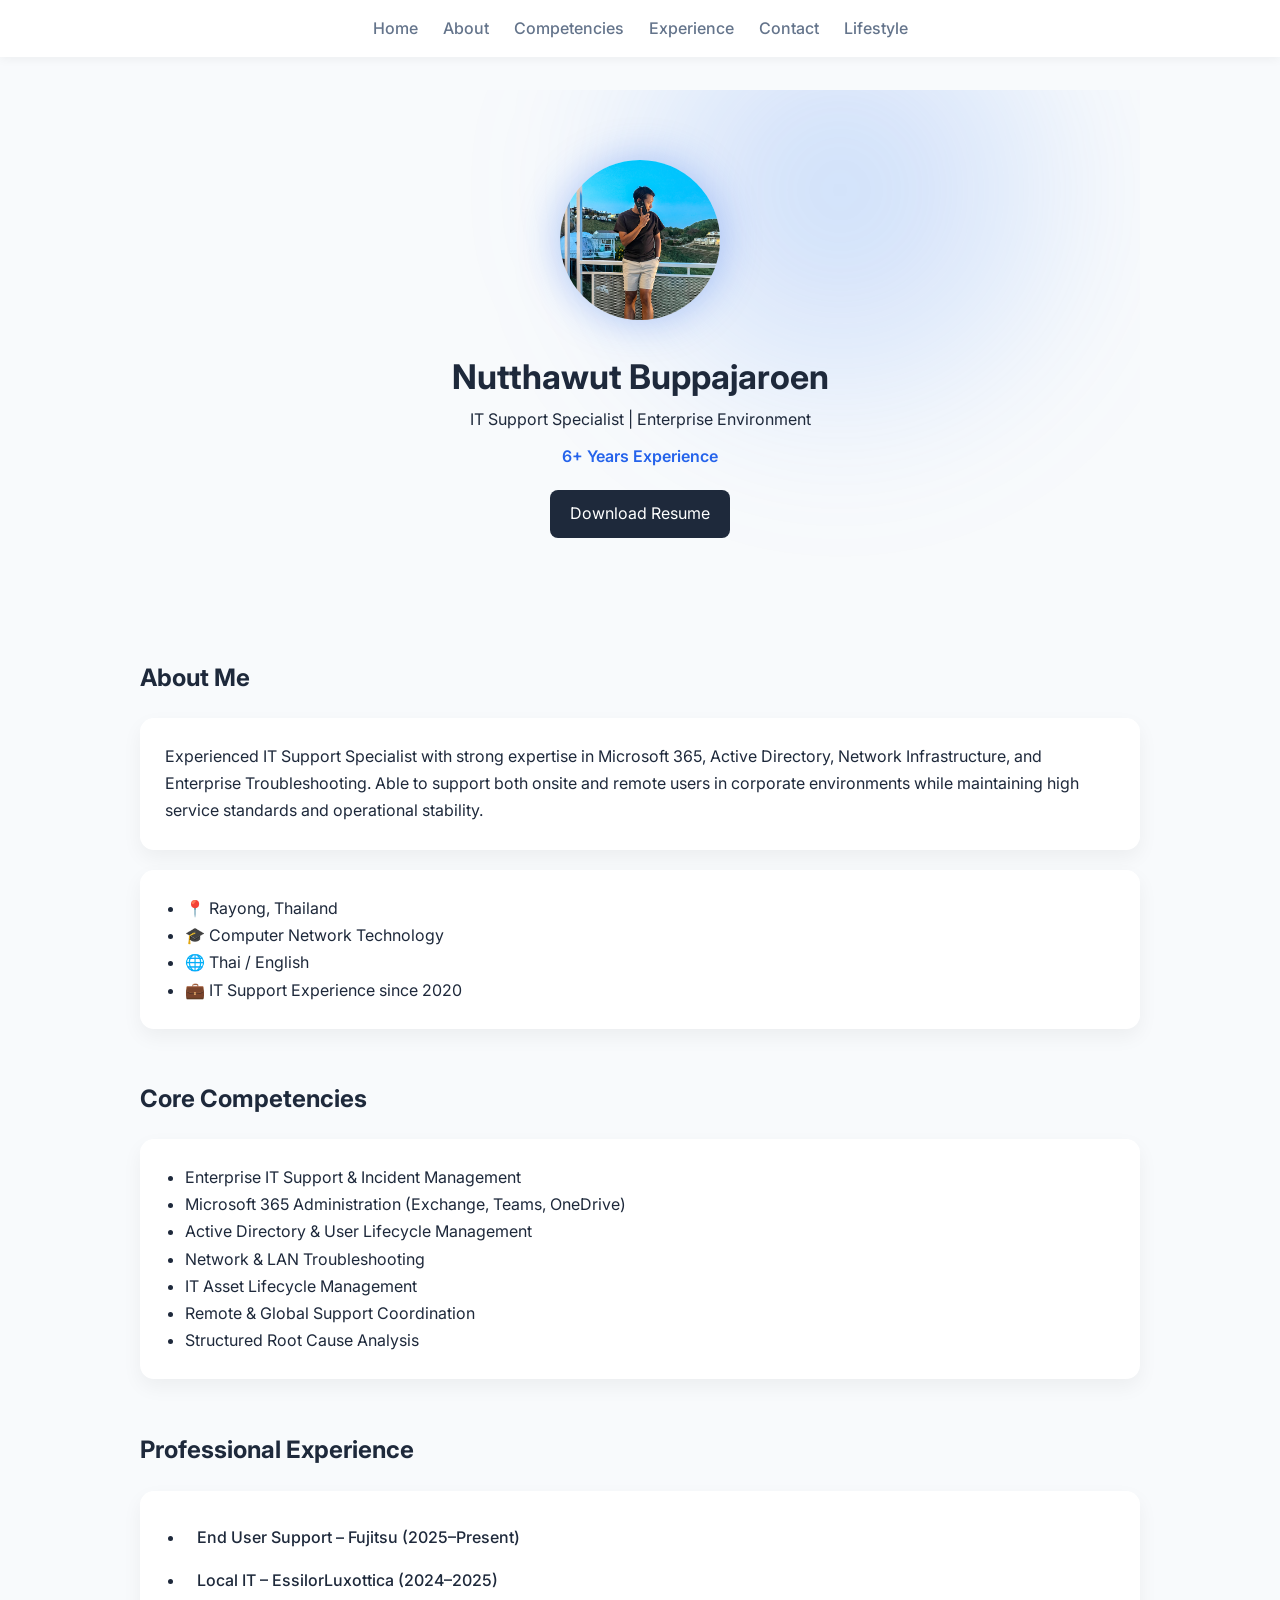
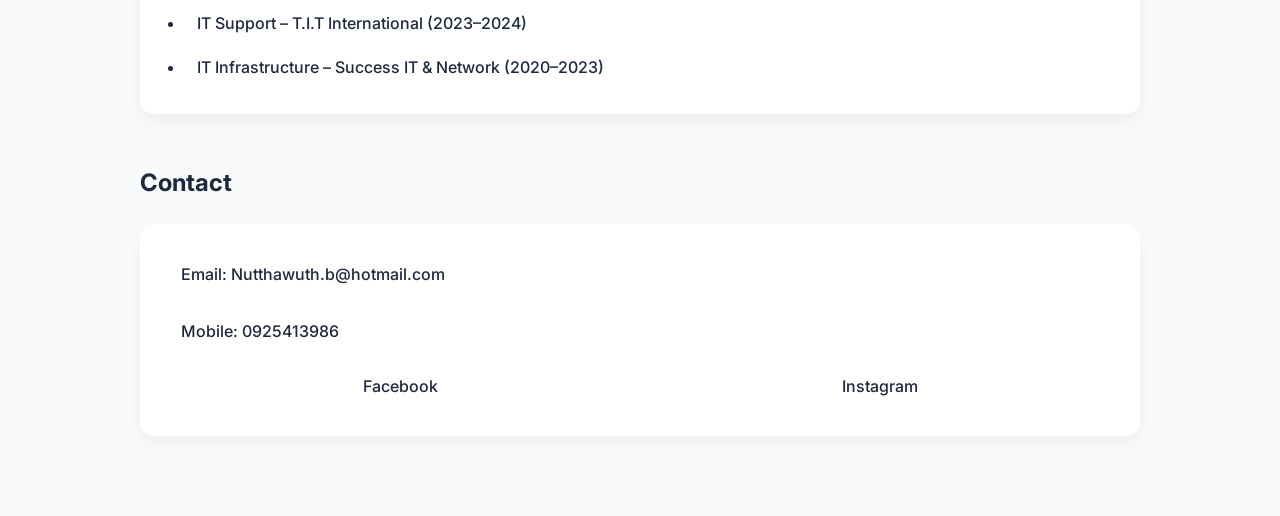
==== index.html @ 3d457d9b "Add files via upload" ====
<!DOCTYPE html>
<html lang="en">
<head>
<meta charset="UTF-8">
<meta name="viewport" content="width=device-width, initial-scale=1.0">
<title>Nutthawut Buppajaroen | IT Support Specialist</title>

<link href="https://fonts.googleapis.com/css2?family=Inter:wght@300;400;600;700&display=swap" rel="stylesheet">
<link rel="stylesheet" href="style.css">
</head>

<body>

<nav>
<a href="#home" class="nav-link">Home</a>
<a href="#about" class="nav-link">About</a>
<a href="#competencies" class="nav-link">Competencies</a>
<a href="#experience" class="nav-link">Experience</a>
<a href="#contact" class="nav-link">Contact</a>
<a href="lifestyle.html" class="nav-link">Lifestyle</a>
</nav>

<div class="wrapper">

<section id="home" class="hero">
<img src="Profile.JPEG" class="profile-img">
<h1>Nutthawut Buppajaroen</h1>
<p>IT Support Specialist | Enterprise Environment</p>
<div class="counter"><span id="exp-year">0</span>+ Years Experience</div>
<a href="#" class="btn">Download Resume</a>
</section>

<!-- ABOUT + QUICK INFO -->
<section id="about" class="section">
<h2>About Me</h2>

<div class="grid-2">

    <div class="card reveal">
        <p>
        Experienced IT Support Specialist with strong expertise in Microsoft 365,
        Active Directory, Network Infrastructure, and Enterprise Troubleshooting.
        Able to support both onsite and remote users in corporate environments
        while maintaining high service standards and operational stability.
        </p>
    </div>

    <div class="card reveal">
        <ul>
            <li>📍 Rayong, Thailand</li>
            <li>🎓 Computer Network Technology</li>
            <li>🌐 Thai / English</li>
            <li>💼 IT Support Experience since 2020</li>
        </ul>
    </div>

</div>
</section>

<section id="competencies" class="section">
<h2>Core Competencies</h2>
<div class="card">
<ul>
<li>Enterprise IT Support & Incident Management</li>
<li>Microsoft 365 Administration (Exchange, Teams, OneDrive)</li>
<li>Active Directory & User Lifecycle Management</li>
<li>Network & LAN Troubleshooting</li>
<li>IT Asset Lifecycle Management</li>
<li>Remote & Global Support Coordination</li>
<li>Structured Root Cause Analysis</li>
</ul>
</div>
</section>

<section id="experience" class="section">
<h2>Professional Experience</h2>
<div class="card">
<ul>
<li class="job-item">
  <a href="Fujitsu.html">End User Support – Fujitsu (2025–Present)</a>
</li>
<li class="job-item">
  <a href="essilor.html" class="job-link">Local IT – EssilorLuxottica (2024–2025)</a>
</li>
<li class="job-item">
  <a href="tit.html" class="job-link">IT Support – T.I.T International (2023–2024)</a>
</li>
<li class="job-item">
  <a href="success-it.html" class="job-link">IT Infrastructure – Success IT & Network (2020–2023)</a>
</li>
</ul>
</div>
</section>

<section id="contact" class="section">
<h2>Contact</h2>

<div class="card contact-card">

<a href="mail:Nutthawuth.b@hotmail.com" class="contact-item">
Email: Nutthawuth.b@hotmail.com
</a>

<a href="tel:0925413986" class="contact-item">
Mobile: 0925413986
</a>

<div class="social-row">
<a href="https://www.facebook.com/Alternative.Allied" target="_blank" class="contact-item small">
Facebook
</a>

<a href="https://www.instagram.com/xx.a0f.xx/" target="_blank" class="contact-item small">
Instagram
</a>
</div>

</div>
</section>

</div>

<script src="script.js"></script>
</body>
</html>
---- style.css ----
*{
margin:0;
padding:0;
box-sizing:border-box;
scroll-behavior:smooth;
}

body{
font-family:'Inter',sans-serif;
background:#f8fafc;
color:#1e293b;
line-height:1.7;
}

nav{
position:fixed;
top:0;
width:100%;
background:white;
display:flex;
justify-content:center;
gap:25px;
padding:15px;
box-shadow:0 2px 10px rgba(0,0,0,0.05);
z-index:1000;
}

nav a{
text-decoration:none;
color:#64748b;
font-weight:500;
}

nav a:hover{
color:#2563eb;
}

.wrapper{
width:90%;
max-width:1000px;
margin:auto;
padding:90px 0 60px;
}

.hero{
text-align:center;
margin-bottom:30px;   /* ลดจาก 60 → 30 */
padding:70px 20px;   /* ลดความสูง hero */
position:relative;
overflow:hidden;
}

.hero::after{
content:"";
position:absolute;
width:600px;
height:600px;
background:radial-gradient(circle,
rgba(59,130,246,0.25),
transparent 70%);
top:-200px;
left:40%;
filter:blur(60px);
animation:floatGlow2 25s ease-in-out infinite;
z-index:-2;
}

@keyframes floatGlow2{
0%{
transform:translateY(0px) scale(1);
}
50%{
transform:translateY(-40px) scale(1.1);
}
100%{
transform:translateY(0px) scale(1);
}
}

.profile-img{
width:160px;
height:160px;
border-radius:50%;
object-fit:cover;
box-shadow:0 0 40px rgba(37,99,235,0.35);
}

.hero h1{
margin-top:20px;
font-size:34px;
}

.counter{
color:#2563eb;
font-weight:600;
margin-top:10px;
}

.btn{
display:inline-block;
padding:10px 20px;
background:#1e293b;
color:white;
border-radius:8px;
text-decoration:none;
margin-top:20px;
}

.section{
margin-top:50px;
}

.section h2{
margin-bottom:20px;
}


.card{
transition:transform 0.3s ease, box-shadow 0.3s ease;
will-change:transform;   
background:white;
padding:25px;
border-radius:14px;
box-shadow:0 8px 20px rgba(0,0,0,0.05);
margin-bottom:20px;
transition:all 0.3s ease;
}

.card:hover{
border:1px solid rgba(37,99,235,0.15);    
transform:translateY(-8px);
box-shadow:0 25px 50px rgba(0,0,0,0.12);
}

.progress-bar{
height:8px;
background:#e2e8f0;
border-radius:20px;
overflow:hidden;
margin-top:10px;
}

.progress-fill{
height:8px;
width:0;
background:#2563eb;
transition:1.5s;
}

ul{
padding-left:20px;
}

/* Experience Link Style */
#experience a{
text-decoration:none;
color:#1e293b;
font-weight:500;
transition:all 0.3s ease;
display:inline-block;
padding:8px 12px;
border-radius:10px;
}

#experience a:hover{
background:rgba(255,255,255,0.4);
backdrop-filter:blur(8px);
border:1px solid rgba(37,99,235,0.3);
box-shadow:0 15px 35px rgba(0,0,0,0.08);
transform:translateY(-4px);
}

/* Contact Card Layout */
.contact-card{
display:flex;
flex-direction:column;
gap:6px;   /* ลดช่องว่างลง */
}

/* Contact Item Style */
.contact-item{
display:block;
padding:12px 16px;
border-radius:12px;
text-decoration:none;
color:#1e293b;
font-weight:500;
transition:all 0.3s ease;
}

/* Hover Effect */
.contact-item:hover{
background:rgba(37,99,235,0.08);
border:1px solid rgba(37,99,235,0.25);
box-shadow:0 12px 30px rgba(0,0,0,0.08);
transform:translateY(-4px);
}

.contact-item:hover{
background:rgba(255,255,255,0.5);
backdrop-filter:blur(10px);
border:1px solid rgba(37,99,235,0.3);
box-shadow:0 15px 35px rgba(0,0,0,0.08);
transform:translateY(-4px);
}

.social-row{
display:flex;
gap:10px;
}

.contact-item.small{
flex:1;
text-align:center;
padding:10px 14px;
}
.contact-item.small:hover{
transform:translateY(-3px);
}
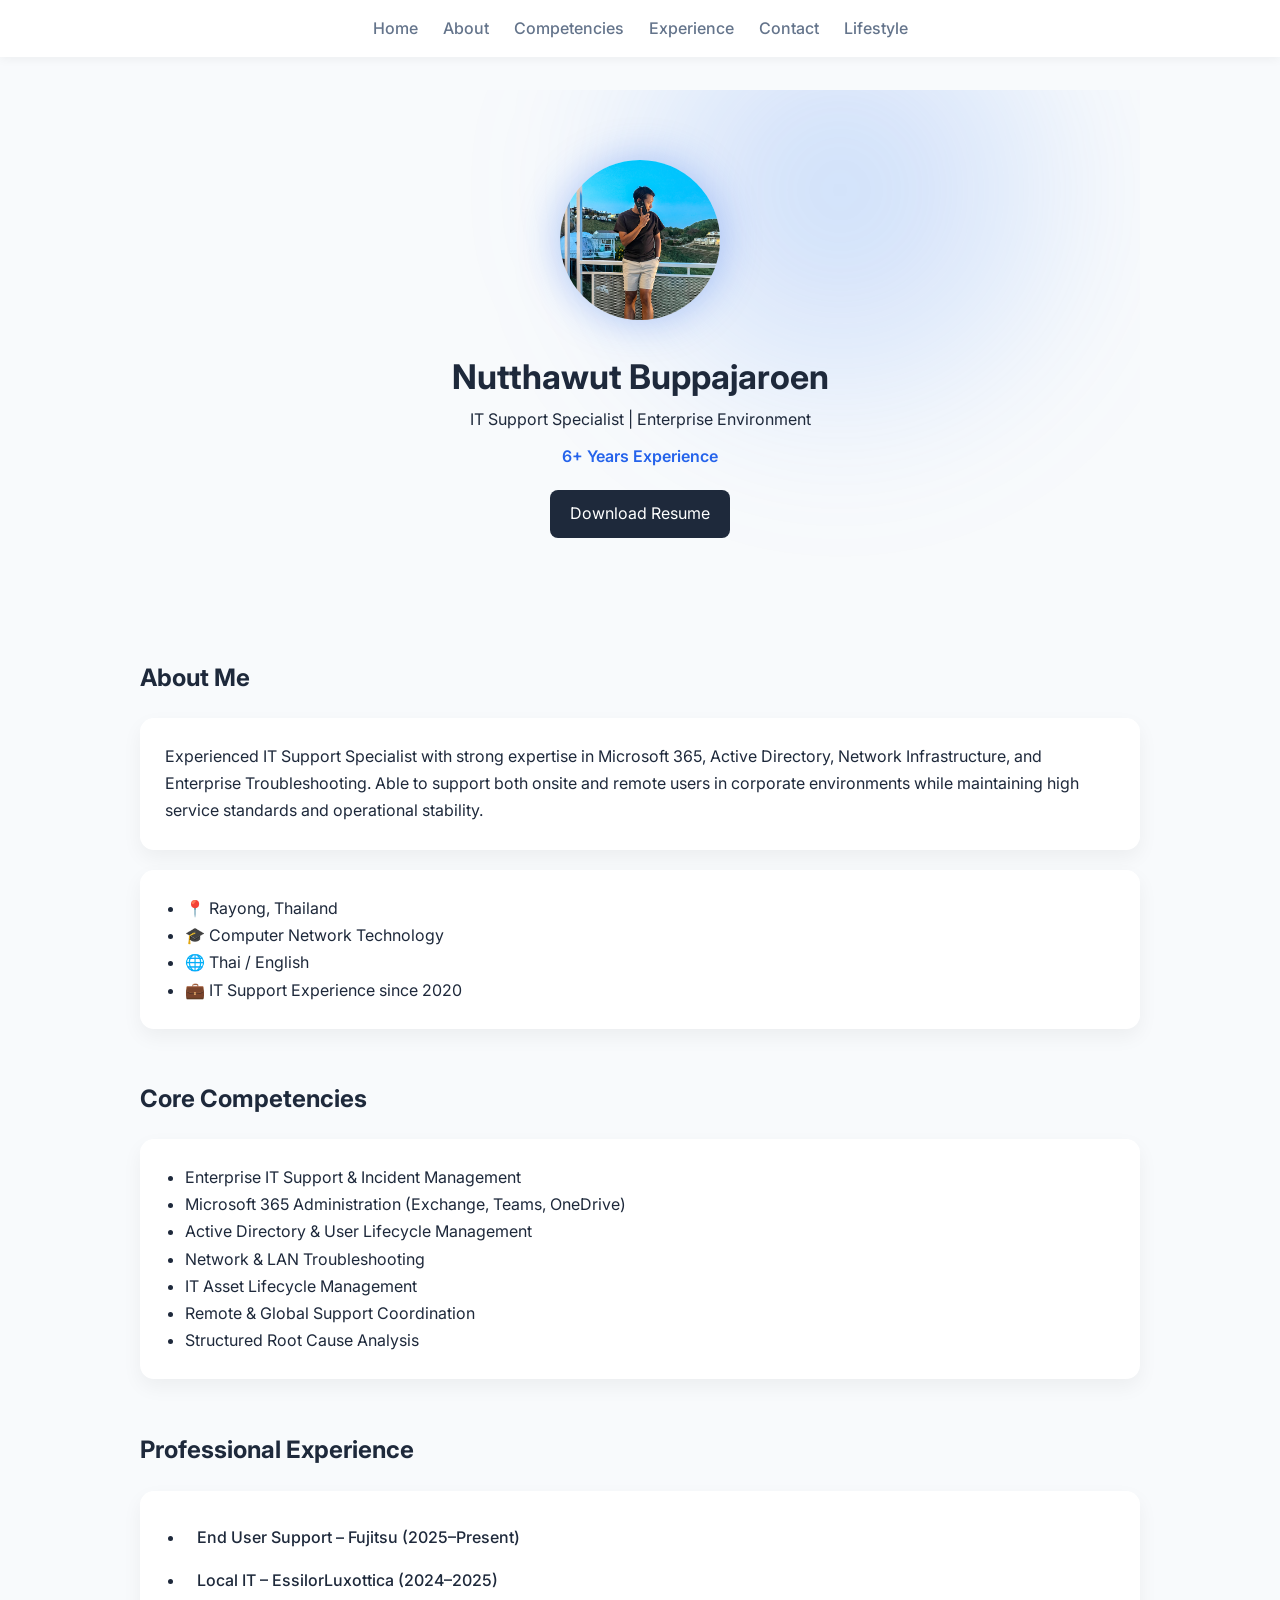
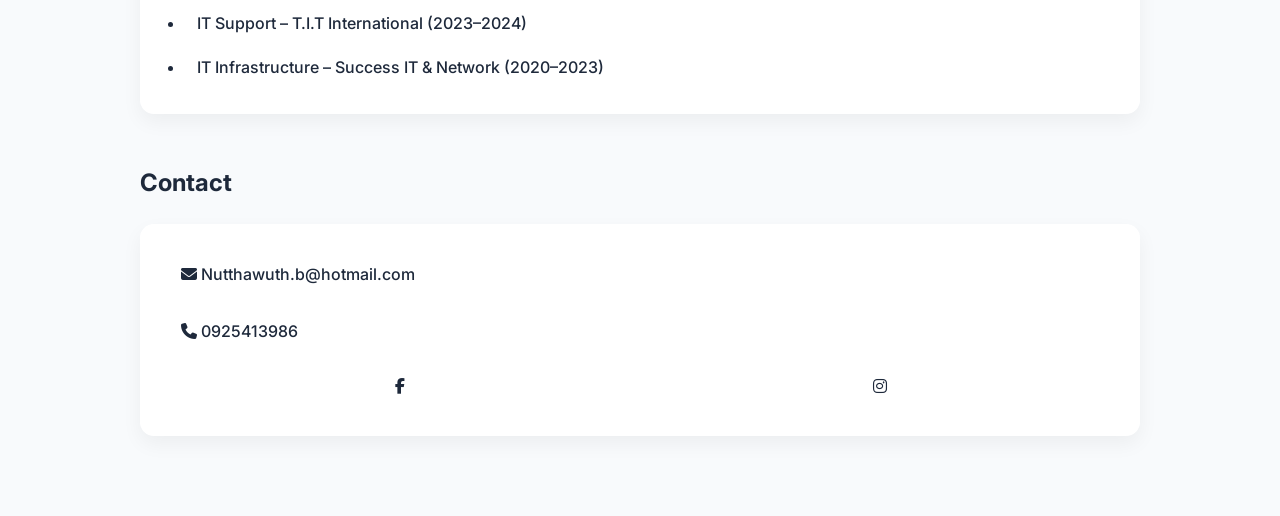
==== commit 44661ab3: "Integrate Font Awesome for contact icons Added Font Awesome icons for contact information." ====
--- a/index.html
+++ b/index.html
@@ -1,6 +1,7 @@
 <!DOCTYPE html>
 <html lang="en">
 <head>
+<link rel="stylesheet" href="https://cdnjs.cloudflare.com/ajax/libs/font-awesome/6.5.0/css/all.min.css">
 <meta charset="UTF-8">
 <meta name="viewport" content="width=device-width, initial-scale=1.0">
 <title>Nutthawut Buppajaroen | IT Support Specialist</title>
@@ -97,22 +98,22 @@
 
 <div class="card contact-card">
 
-<a href="mail:Nutthawuth.b@hotmail.com" class="contact-item">
-Email: Nutthawuth.b@hotmail.com
+<a href="mailto:Nutthawuth.b@hotmail.com" class="contact-item">
+    <i class="fas fa-envelope"></i> Nutthawuth.b@hotmail.com
 </a>
 
 <a href="tel:0925413986" class="contact-item">
-Mobile: 0925413986
+    <i class="fas fa-phone"></i> 0925413986
 </a>
 
 <div class="social-row">
-<a href="https://www.facebook.com/Alternative.Allied" target="_blank" class="contact-item small">
-Facebook
-</a>
+    <a href="https://www.facebook.com/Alternative.Allied" target="_blank" class="contact-item small">
+        <i class="fab fa-facebook-f"></i>
+    </a>
 
-<a href="https://www.instagram.com/xx.a0f.xx/" target="_blank" class="contact-item small">
-Instagram
-</a>
+    <a href="https://www.instagram.com/xx.a0f.xx/" target="_blank" class="contact-item small">
+        <i class="fab fa-instagram"></i>
+    </a>
 </div>
 
 </div>
@@ -122,4 +123,4 @@
 
 <script src="script.js"></script>
 </body>
-</html>+</html>
